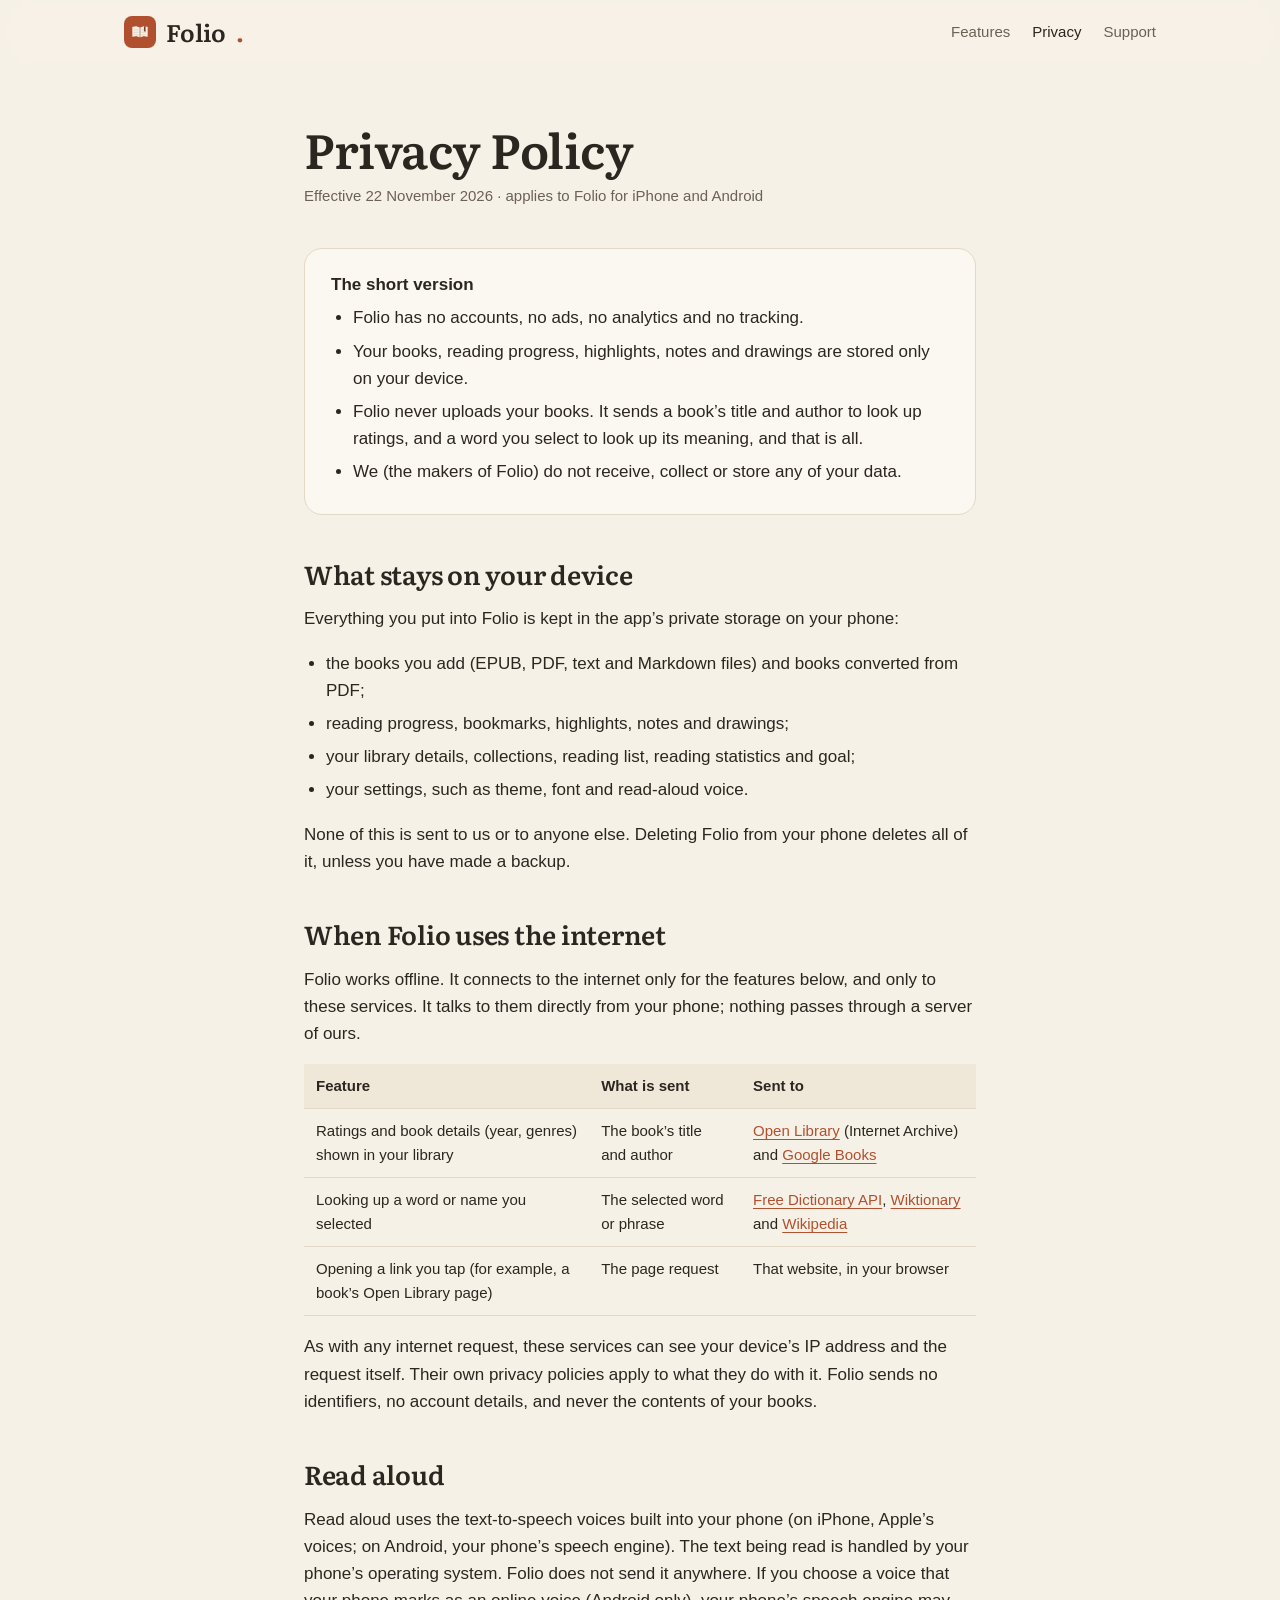
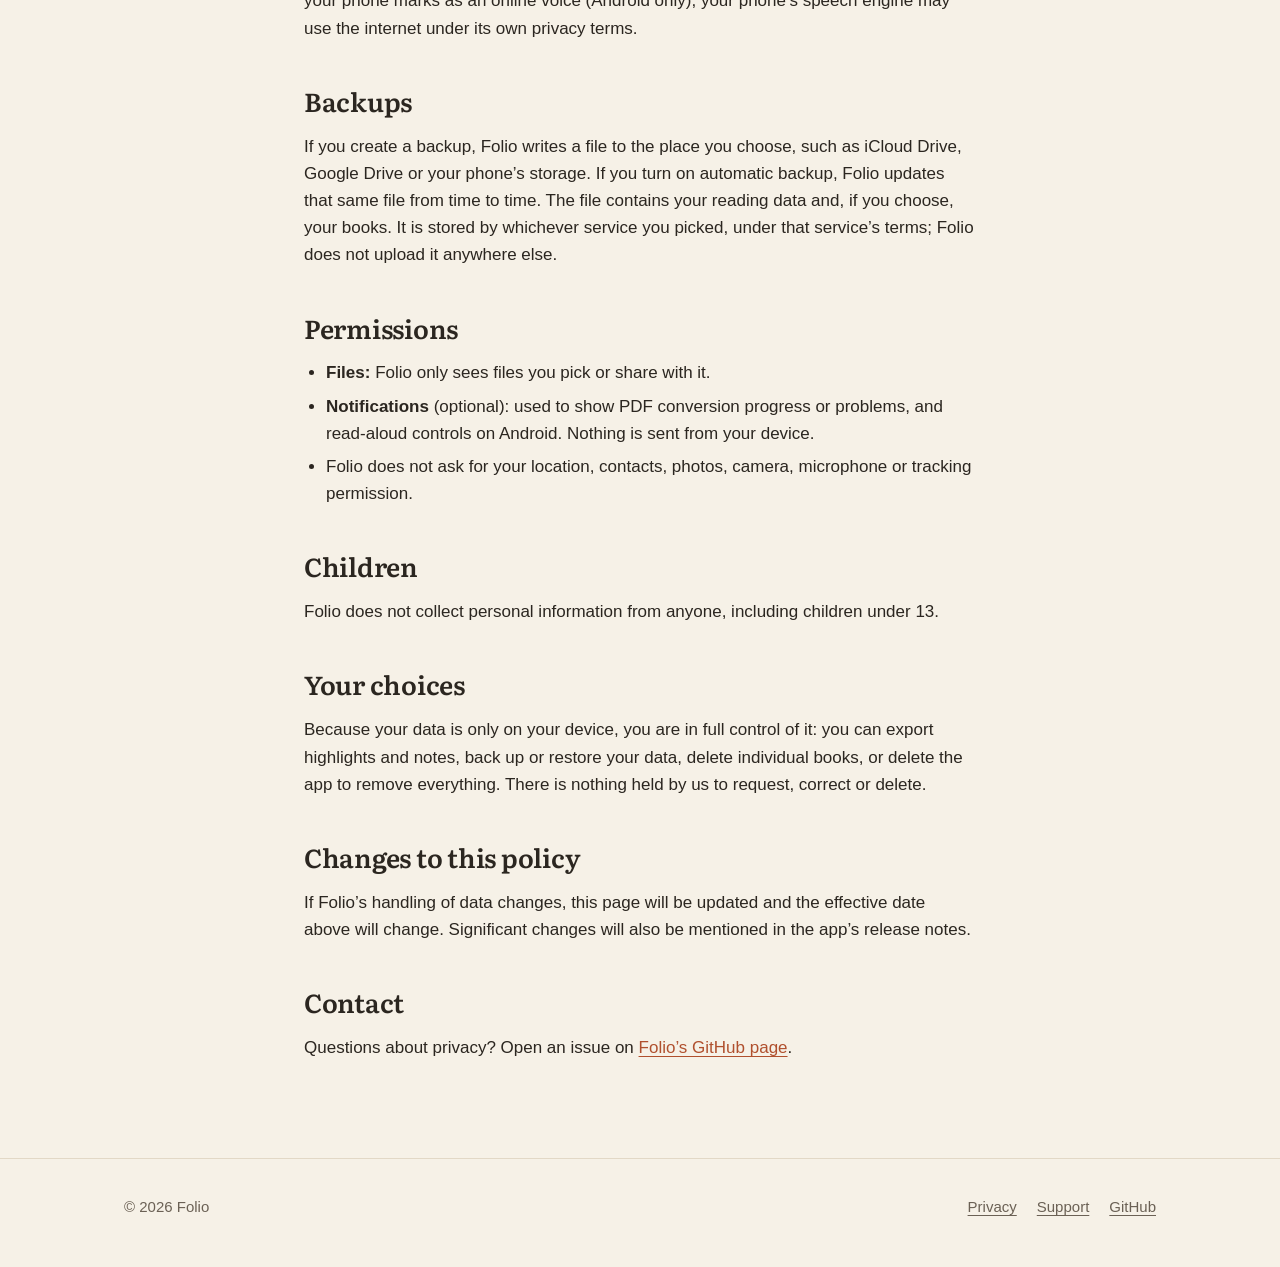
==== privacy.html @ c46da374 "Folio: Android app, shared web reader, iOS app and website - assets/web: the reader UI shared by bot" ====
<!doctype html>
<html lang="en">
<head>
<meta charset="utf-8">
<meta name="viewport" content="width=device-width, initial-scale=1, viewport-fit=cover">
<title>Privacy Policy · Folio</title>
<meta name="description" content="Folio's privacy policy: no account, no ads, no analytics, no tracking. Your books and reading data stay on your device.">
<meta name="theme-color" content="#F6F1E7" media="(prefers-color-scheme: light)">
<meta name="theme-color" content="#1C1A17" media="(prefers-color-scheme: dark)">
<link rel="icon" href="img/favicon.png">
<link rel="apple-touch-icon" href="img/apple-touch-icon.png">
<link rel="stylesheet" href="style.css">
</head>
<body>

<header class="top">
  <div class="wrap">
    <a class="brand" href="./"><img src="img/icon-512.png" alt="">Folio<b>.</b></a>
    <nav class="nav">
      <a href="./#features" class="hide-sm">Features</a>
      <a href="privacy.html" aria-current="page">Privacy</a>
      <a href="support.html">Support</a>
    </nav>
  </div>
</header>

<main class="doc">
  <div class="wrap narrow">
    <h1>Privacy Policy</h1>
    <p class="updated">Effective 22 November 2026 · applies to Folio for iPhone and Android</p>

    <div class="summary">
      <p>The short version</p>
      <ul>
        <li>Folio has no accounts, no ads, no analytics and no tracking.</li>
        <li>Your books, reading progress, highlights, notes and drawings are stored only on your device.</li>
        <li>Folio never uploads your books. It sends a book’s title and author to look up ratings, and a word you select to look up its meaning, and that is all.</li>
        <li>We (the makers of Folio) do not receive, collect or store any of your data.</li>
      </ul>
    </div>

    <h2>What stays on your device</h2>
    <p>Everything you put into Folio is kept in the app’s private storage on your phone:</p>
    <ul>
      <li>the books you add (EPUB, PDF, text and Markdown files) and books converted from PDF;</li>
      <li>reading progress, bookmarks, highlights, notes and drawings;</li>
      <li>your library details, collections, reading list, reading statistics and goal;</li>
      <li>your settings, such as theme, font and read-aloud voice.</li>
    </ul>
    <p>None of this is sent to us or to anyone else. Deleting Folio from your phone deletes all of it, unless you have made a backup.</p>

    <h2>When Folio uses the internet</h2>
    <p>Folio works offline. It connects to the internet only for the features below, and only to these services. It talks to them directly from your phone; nothing passes through a server of ours.</p>
    <table>
      <thead><tr><th>Feature</th><th>What is sent</th><th>Sent to</th></tr></thead>
      <tbody>
        <tr><td>Ratings and book details (year, genres) shown in your library</td><td>The book’s title and author</td><td><a href="https://openlibrary.org/">Open Library</a> (Internet Archive) and <a href="https://developers.google.com/books">Google Books</a></td></tr>
        <tr><td>Looking up a word or name you selected</td><td>The selected word or phrase</td><td><a href="https://dictionaryapi.dev/">Free Dictionary API</a>, <a href="https://www.wiktionary.org/">Wiktionary</a> and <a href="https://www.wikipedia.org/">Wikipedia</a></td></tr>
        <tr><td>Opening a link you tap (for example, a book’s Open Library page)</td><td>The page request</td><td>That website, in your browser</td></tr>
      </tbody>
    </table>
    <p>As with any internet request, these services can see your device’s IP address and the request itself. Their own privacy policies apply to what they do with it. Folio sends no identifiers, no account details, and never the contents of your books.</p>

    <h2>Read aloud</h2>
    <p>Read aloud uses the text-to-speech voices built into your phone (on iPhone, Apple’s voices; on Android, your phone’s speech engine). The text being read is handled by your phone’s operating system. Folio does not send it anywhere. If you choose a voice that your phone marks as an online voice (Android only), your phone’s speech engine may use the internet under its own privacy terms.</p>

    <h2>Backups</h2>
    <p>If you create a backup, Folio writes a file to the place you choose, such as iCloud Drive, Google Drive or your phone’s storage. If you turn on automatic backup, Folio updates that same file from time to time. The file contains your reading data and, if you choose, your books. It is stored by whichever service you picked, under that service’s terms; Folio does not upload it anywhere else.</p>

    <h2>Permissions</h2>
    <ul>
      <li><b>Files:</b> Folio only sees files you pick or share with it.</li>
      <li><b>Notifications</b> (optional): used to show PDF conversion progress or problems, and read-aloud controls on Android. Nothing is sent from your device.</li>
      <li>Folio does not ask for your location, contacts, photos, camera, microphone or tracking permission.</li>
    </ul>

    <h2>Children</h2>
    <p>Folio does not collect personal information from anyone, including children under 13.</p>

    <h2>Your choices</h2>
    <p>Because your data is only on your device, you are in full control of it: you can export highlights and notes, back up or restore your data, delete individual books, or delete the app to remove everything. There is nothing held by us to request, correct or delete.</p>

    <h2>Changes to this policy</h2>
    <p>If Folio’s handling of data changes, this page will be updated and the effective date above will change. Significant changes will also be mentioned in the app’s release notes.</p>

    <h2>Contact</h2>
    <p>Questions about privacy? Open an issue on <a data-gh="/issues">Folio’s GitHub page</a>.</p>
  </div>
</main>

<footer>
  <div class="wrap">
    <span>© <span data-year>2026</span> Folio</span>
    <nav>
      <a href="privacy.html">Privacy</a>
      <a href="support.html">Support</a>
      <a data-gh="">GitHub</a>
    </nav>
  </div>
</footer>
<script src="site.js"></script>
</body>
</html>
---- style.css ----
@font-face { font-family: "Literata"; src: url(fonts/literata-latin-wght-normal.woff2) format("woff2"); font-weight: 200 900; font-style: normal; font-display: swap; }
@font-face { font-family: "Literata"; src: url(fonts/literata-latin-wght-italic.woff2) format("woff2"); font-weight: 200 900; font-style: italic; font-display: swap; }

:root {
  --bg: #F6F1E7;
  --bg-2: #EFE7D8;
  --card: #FBF8F1;
  --ink: #2B2620;
  --ink-2: #6B6155;
  --line: #E2D8C6;
  --accent: #B0502E;
  --accent-ink: #FFF8F0;
  --accent-soft: #F1DCCF;
  --serif: "Literata", Georgia, "Times New Roman", serif;
  --sans: -apple-system, BlinkMacSystemFont, "Segoe UI", Roboto, "Helvetica Neue", Arial, sans-serif;
  --shadow: 0 1px 2px rgba(60, 40, 20, .06), 0 12px 32px rgba(60, 40, 20, .10);
  color-scheme: light;
}
@media (prefers-color-scheme: dark) {
  :root {
    --bg: #1C1A17;
    --bg-2: #23211E;
    --card: #2A2723;
    --ink: #E6DFD3;
    --ink-2: #A99F91;
    --line: #3A3631;
    --accent: #DE7A52;
    --accent-ink: #1C1A17;
    --accent-soft: #3B2A22;
    --shadow: 0 1px 2px rgba(0, 0, 0, .3), 0 12px 32px rgba(0, 0, 0, .35);
    color-scheme: dark;
  }
}

* { box-sizing: border-box; }
html { -webkit-text-size-adjust: 100%; scroll-behavior: smooth; }
body { margin: 0; background: var(--bg); color: var(--ink); font: 17px/1.6 var(--sans); }
img { max-width: 100%; height: auto; display: block; }
a { color: var(--accent); text-underline-offset: 3px; }
h1, h2, h3 { font-family: var(--serif); font-weight: 600; line-height: 1.15; letter-spacing: -.01em; margin: 0; }
.wrap { max-width: 1080px; margin: 0 auto; padding: 0 24px; }
.narrow { max-width: 720px; }

/* header */
.top { position: sticky; top: 0; z-index: 10; background: color-mix(in srgb, var(--bg) 88%, transparent); backdrop-filter: saturate(1.4) blur(12px); -webkit-backdrop-filter: saturate(1.4) blur(12px); border-bottom: 1px solid transparent; }
.top.scrolled { border-bottom-color: var(--line); }
.top .wrap { display: flex; align-items: center; justify-content: space-between; height: 64px; }
.brand { display: flex; align-items: center; gap: 10px; color: var(--ink); text-decoration: none; font: 600 24px/1 var(--serif); }
.brand img { width: 32px; height: 32px; border-radius: 8px; }
.brand b { color: var(--accent); }
.nav { display: flex; gap: 22px; font-size: 15px; }
.nav a { color: var(--ink-2); text-decoration: none; }
.nav a:hover, .nav a[aria-current] { color: var(--ink); }

/* hero */
.hero { padding: 72px 0 40px; }
.hero .wrap { display: grid; grid-template-columns: 1.05fr .95fr; gap: 48px; align-items: center; }
.eyebrow { font-size: 13px; font-weight: 600; letter-spacing: .12em; text-transform: uppercase; color: var(--accent); margin: 0 0 16px; }
.hero h1 { font-size: clamp(40px, 6vw, 64px); }
.hero h1 em { color: var(--accent); font-style: italic; font-weight: 500; }
.lede { font-size: 20px; color: var(--ink-2); margin: 20px 0 32px; max-width: 34em; }
.ctas { display: flex; flex-wrap: wrap; gap: 12px; align-items: center; }
.btn { display: inline-flex; align-items: center; gap: 10px; padding: 13px 22px; border-radius: 999px; font-weight: 600; font-size: 16px; text-decoration: none; border: 1px solid transparent; }
.btn svg { width: 20px; height: 20px; fill: currentColor; }
.btn.primary { background: var(--accent); color: var(--accent-ink); }
.btn.ghost { border-color: var(--line); color: var(--ink); background: var(--card); }
.btn[aria-disabled="true"] { cursor: default; }
.btn small { font-weight: 500; opacity: .8; }
.note { font-size: 14px; color: var(--ink-2); margin-top: 14px; }

.phones { position: relative; height: 600px; }
.phone { position: absolute; width: 270px; border-radius: 40px; padding: 9px; background: #111; box-shadow: var(--shadow); }
.phone img { border-radius: 32px; aspect-ratio: 1206 / 2622; object-fit: cover; }
.phone.back { right: 0; top: 0; transform: rotate(4deg); }
.phone.front { left: 8%; top: 48px; transform: rotate(-3deg); }

/* sections */
section { padding: 72px 0; }
.alt { background: var(--bg-2); }
.sec-head { max-width: 640px; margin-bottom: 40px; }
.sec-head h2 { font-size: clamp(30px, 4vw, 40px); }
.sec-head p { color: var(--ink-2); font-size: 18px; margin: 12px 0 0; }

.grid { display: grid; grid-template-columns: repeat(3, 1fr); gap: 20px; }
.card { background: var(--card); border: 1px solid var(--line); border-radius: 18px; padding: 24px; }
.card h3 { font-size: 21px; margin: 14px 0 8px; }
.card p { margin: 0; color: var(--ink-2); font-size: 16px; }
.ico { width: 44px; height: 44px; border-radius: 12px; display: grid; place-items: center; background: var(--accent-soft); color: var(--accent); }
.ico svg { width: 24px; height: 24px; fill: none; stroke: currentColor; stroke-width: 1.8; stroke-linecap: round; stroke-linejoin: round; }

.showcase { display: grid; grid-template-columns: 1fr 1fr; gap: 56px; align-items: center; }
.showcase + .showcase { margin-top: 72px; }
.showcase.flip > :first-child { order: 2; }
.showcase .shot { justify-self: center; width: 280px; border-radius: 40px; padding: 9px; background: #111; box-shadow: var(--shadow); }
.showcase .shot img { border-radius: 32px; }
.showcase h2 { font-size: clamp(28px, 3.6vw, 36px); margin-bottom: 14px; }
.showcase p { color: var(--ink-2); font-size: 18px; margin: 0 0 14px; }
.ticks { list-style: none; padding: 0; margin: 18px 0 0; }
.ticks li { padding-left: 28px; position: relative; margin: 8px 0; }
.ticks li::before { content: ""; position: absolute; left: 4px; top: .55em; width: 10px; height: 6px; border-left: 2px solid var(--accent); border-bottom: 2px solid var(--accent); transform: rotate(-45deg); }

.privacy-band { text-align: center; }
.privacy-band .big { font: 600 clamp(28px, 4vw, 40px)/1.2 var(--serif); max-width: 18em; margin: 0 auto 16px; }
.privacy-band p { color: var(--ink-2); max-width: 36em; margin: 0 auto 24px; font-size: 18px; }
.pills { display: flex; flex-wrap: wrap; justify-content: center; gap: 10px; margin-bottom: 28px; }
.pills span { border: 1px solid var(--line); background: var(--card); border-radius: 999px; padding: 6px 14px; font-size: 15px; }

.formats { display: flex; flex-wrap: wrap; gap: 10px; margin-top: 8px; }
.formats span { font: 600 14px/1 var(--sans); letter-spacing: .06em; padding: 8px 12px; border-radius: 8px; background: var(--accent-soft); color: var(--accent); }

/* docs pages (privacy, support) */
.doc { padding: 56px 0 80px; }
.doc h1 { font-size: clamp(36px, 5vw, 48px); margin-bottom: 8px; }
.doc .updated { color: var(--ink-2); margin: 0 0 40px; font-size: 15px; }
.doc h2 { font-size: 26px; margin: 44px 0 12px; }
.doc h3 { font-size: 19px; margin: 28px 0 8px; font-family: var(--sans); font-weight: 650; letter-spacing: 0; }
.doc p, .doc li { color: var(--ink); }
.doc ul { padding-left: 22px; }
.doc li { margin: 6px 0; }
.summary { background: var(--card); border: 1px solid var(--line); border-radius: 18px; padding: 22px 26px; margin: 0 0 32px; }
.summary p { margin: 0 0 6px; font-weight: 600; }
.summary ul { margin: 0; }
table { width: 100%; border-collapse: collapse; margin: 16px 0; font-size: 15px; display: block; overflow-x: auto; }
th, td { text-align: left; padding: 10px 12px; border-bottom: 1px solid var(--line); vertical-align: top; }
th { font-weight: 650; background: var(--bg-2); }
details { background: var(--card); border: 1px solid var(--line); border-radius: 14px; padding: 4px 20px; margin: 10px 0; }
details[open] { padding-bottom: 14px; }
summary { cursor: pointer; font-weight: 600; padding: 14px 0; list-style: none; position: relative; padding-right: 28px; }
summary::-webkit-details-marker { display: none; }
summary::after { content: "+"; position: absolute; right: 0; top: 10px; font-size: 22px; color: var(--accent); font-weight: 400; }
details[open] summary::after { content: "–"; }
details p, details ol, details ul { margin: 0 0 10px; color: var(--ink-2); }
kbd, .path { font: 600 14px/1.4 var(--sans); background: var(--bg-2); border: 1px solid var(--line); border-radius: 6px; padding: 1px 6px; color: var(--ink); white-space: nowrap; }

/* footer */
footer { border-top: 1px solid var(--line); padding: 36px 0 48px; color: var(--ink-2); font-size: 15px; }
footer .wrap { display: flex; flex-wrap: wrap; justify-content: space-between; gap: 16px; }
footer nav { display: flex; gap: 20px; flex-wrap: wrap; }
footer a { color: var(--ink-2); }

@media (max-width: 900px) {
  .hero { padding-top: 40px; }
  .hero .wrap { grid-template-columns: 1fr; gap: 24px; }
  .phones { height: 500px; max-width: 420px; width: 100%; margin: 0 auto; }
  .phone { width: 220px; border-radius: 34px; padding: 7px; }
  .phone img { border-radius: 28px; }
  .grid { grid-template-columns: 1fr 1fr; }
  .showcase, .showcase.flip { grid-template-columns: 1fr; gap: 28px; }
  .showcase.flip > :first-child { order: 0; }
}
@media (max-width: 600px) {
  body { font-size: 16px; }
  .wrap { padding: 0 16px; }
  .nav { gap: 14px; font-size: 14px; }
  .nav .hide-sm { display: none; }
  .lede { font-size: 18px; }
  .grid { grid-template-columns: 1fr; }
  section { padding: 56px 0; }
  .phones { height: 420px; }
  .phone { width: 180px; border-radius: 28px; padding: 6px; }
  .phone img { border-radius: 23px; }
  .phone.front { left: 0; top: 36px; }
  .showcase .shot { width: 240px; }
  .btn { width: 100%; justify-content: center; }
}
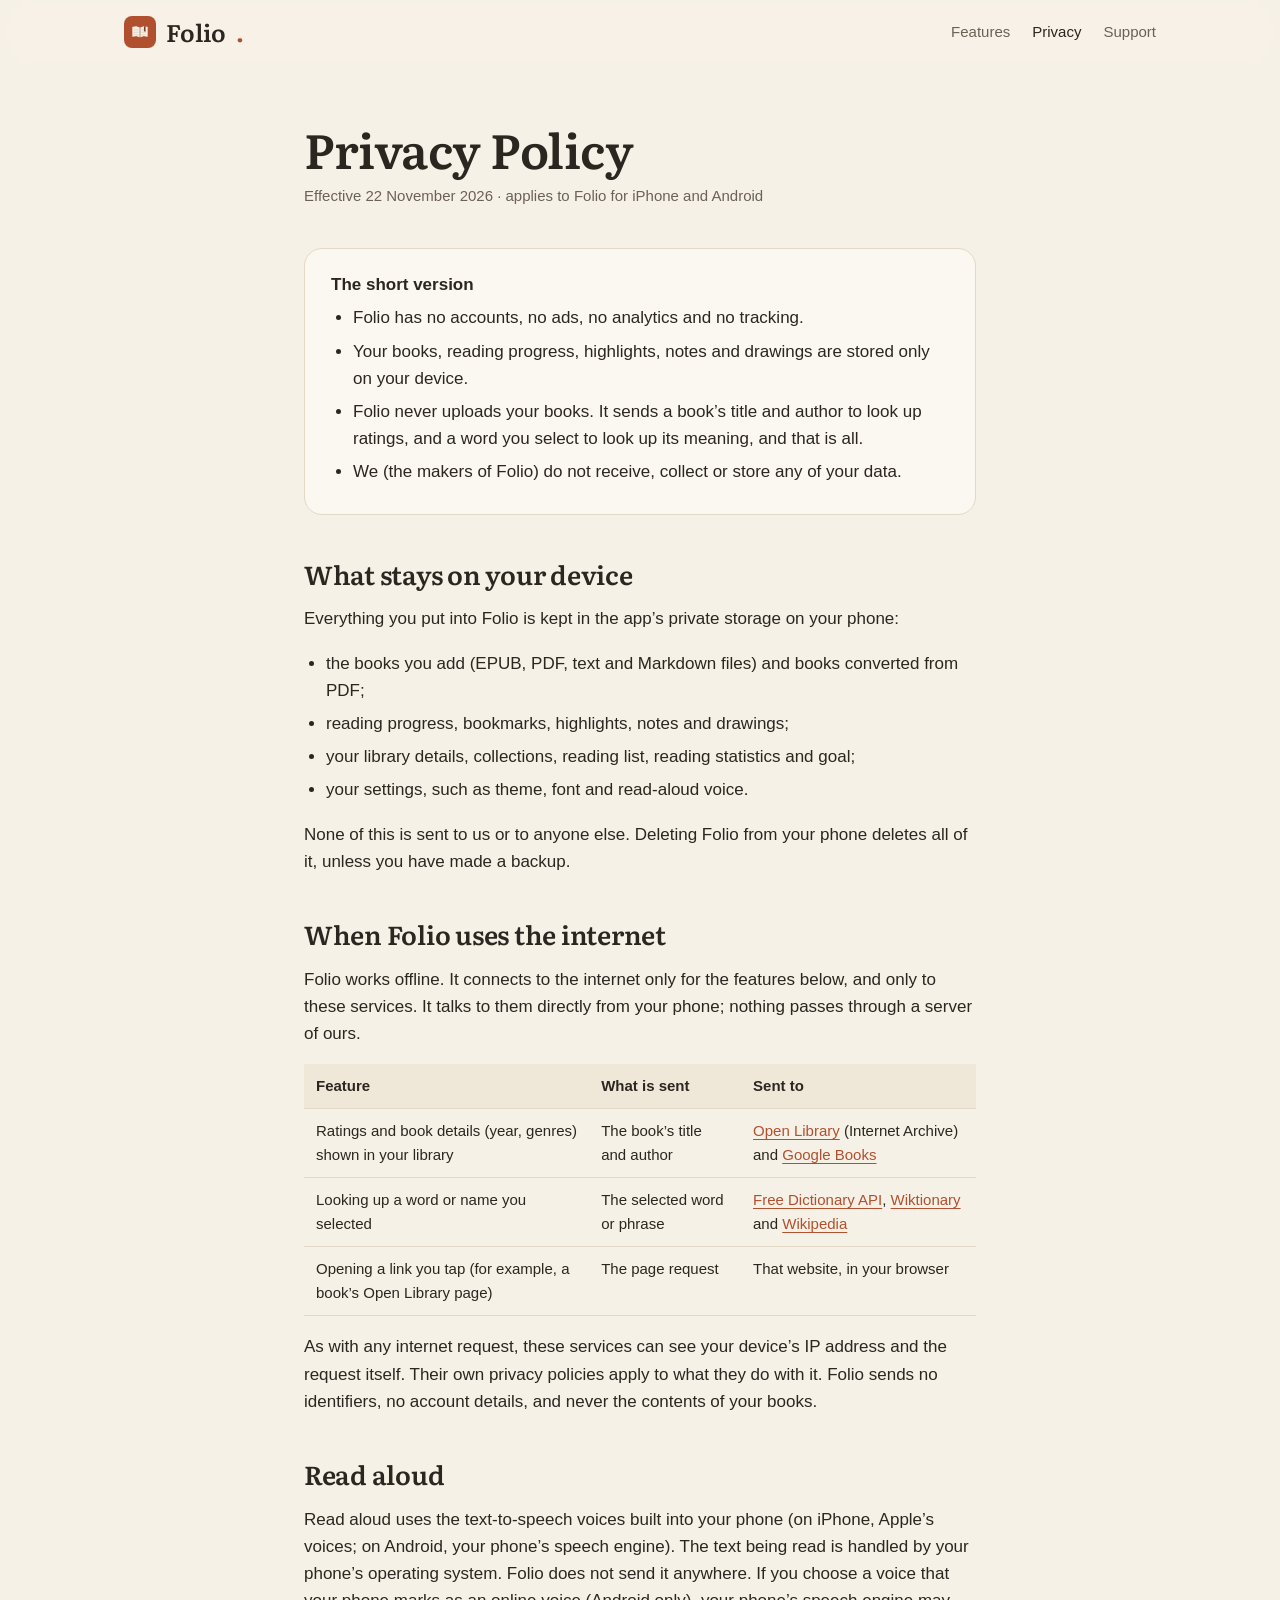
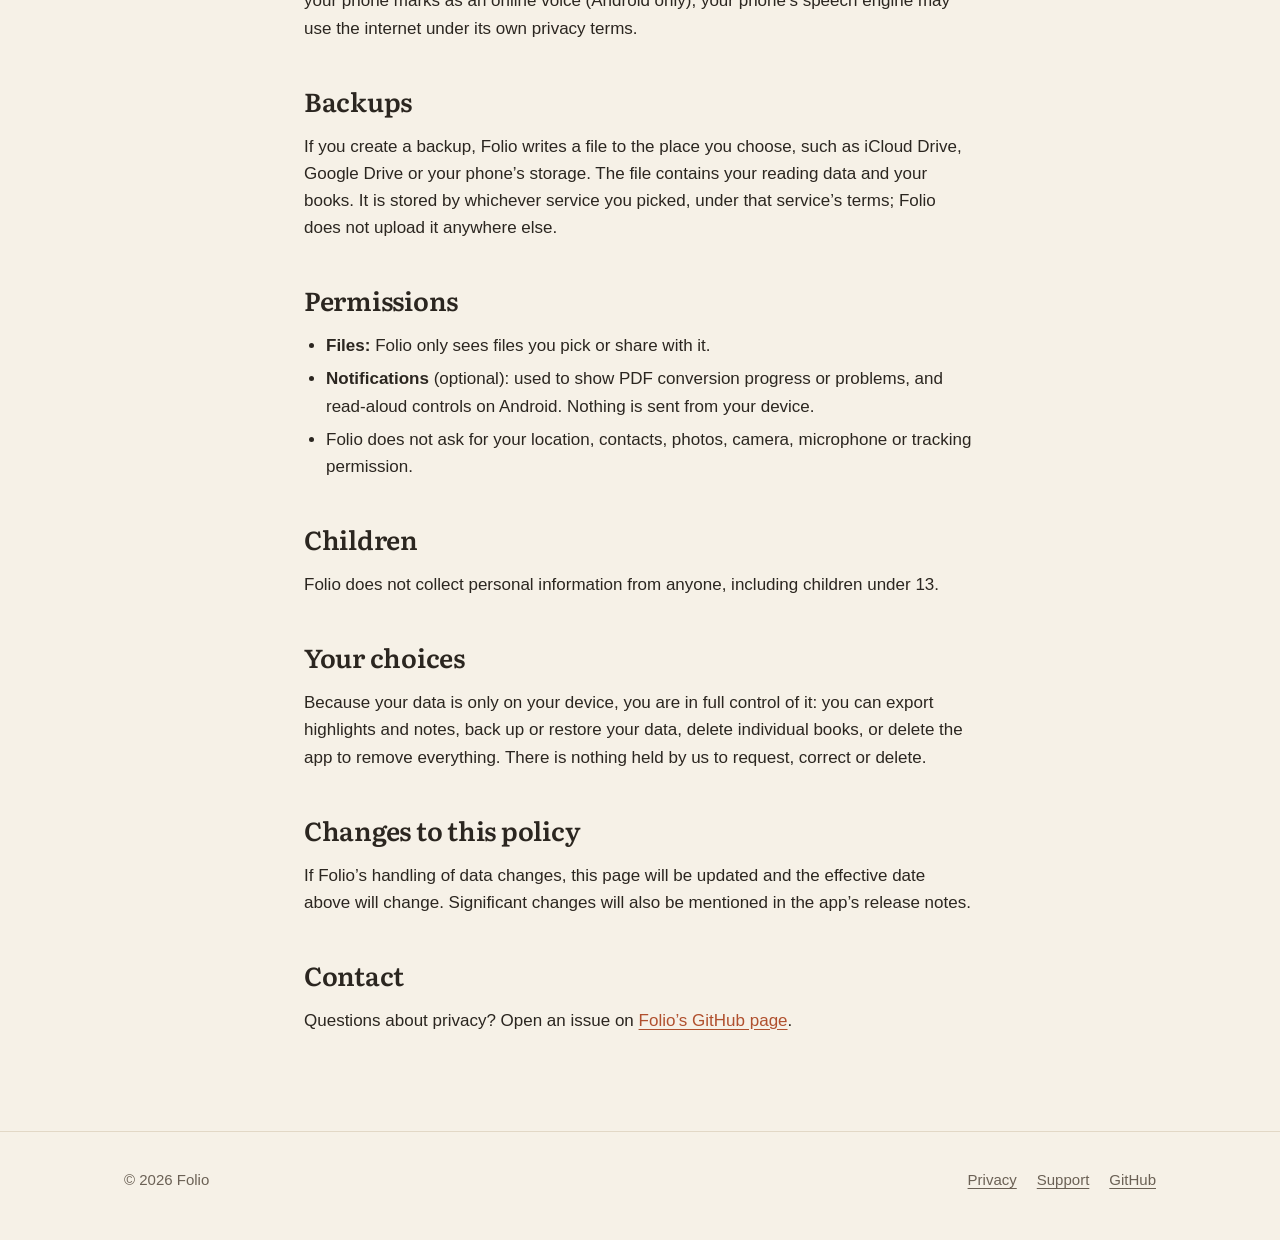
==== commit bd553f48: "Website: backup text matches 2.5 (full-library backup, no automatic backup)" ====
--- a/privacy.html
+++ b/privacy.html
@@ -65,7 +65,7 @@
     <p>Read aloud uses the text-to-speech voices built into your phone (on iPhone, Apple’s voices; on Android, your phone’s speech engine). The text being read is handled by your phone’s operating system. Folio does not send it anywhere. If you choose a voice that your phone marks as an online voice (Android only), your phone’s speech engine may use the internet under its own privacy terms.</p>
 
     <h2>Backups</h2>
-    <p>If you create a backup, Folio writes a file to the place you choose, such as iCloud Drive, Google Drive or your phone’s storage. If you turn on automatic backup, Folio updates that same file from time to time. The file contains your reading data and, if you choose, your books. It is stored by whichever service you picked, under that service’s terms; Folio does not upload it anywhere else.</p>
+    <p>If you create a backup, Folio writes a file to the place you choose, such as iCloud Drive, Google Drive or your phone’s storage. The file contains your reading data and your books. It is stored by whichever service you picked, under that service’s terms; Folio does not upload it anywhere else.</p>
 
     <h2>Permissions</h2>
     <ul>
